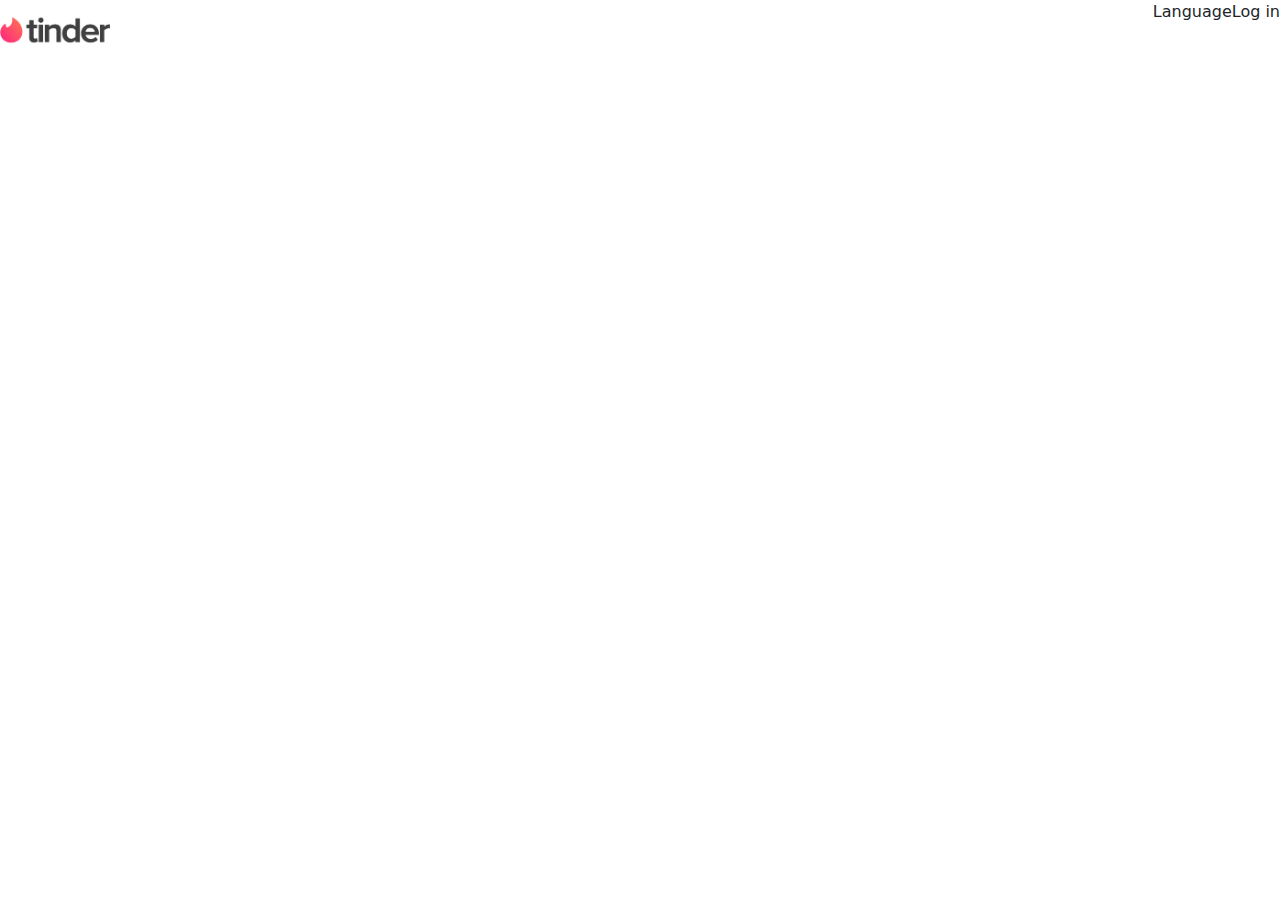
==== index.html @ 4c542243 "added logo" ====
<!DOCTYPE html>
<html lang="en">
  <head>
    <meta charset="UTF-8" />
    <meta name="viewport" content="width=device-width, initial-scale=1.0" />
    <title>Tinder|Dating app</title>
    <link
      href="https://cdn.jsdelivr.net/npm/bootstrap@5.3.3/dist/css/bootstrap.min.css"
      rel="stylesheet"
      integrity="sha384-QWTKZyjpPEjISv5WaRU9OFeRpok6YctnYmDr5pNlyT2bRjXh0JMhjY6hW+ALEwIH"
      crossorigin="anonymous"
    />
  </head>
  <body>
    <div class="d-flex gap-2 justify-content-between">
      <div>
        <p class="nav-element">
          <img src="imgs/logo.png" alt="logo" height="60px" width="110px" />
        </p>
      </div>
      <div class="d-flex">
        <p>Language</p>
        <p>Log in</p>
      </div>
    </div>
  </body>
</html>
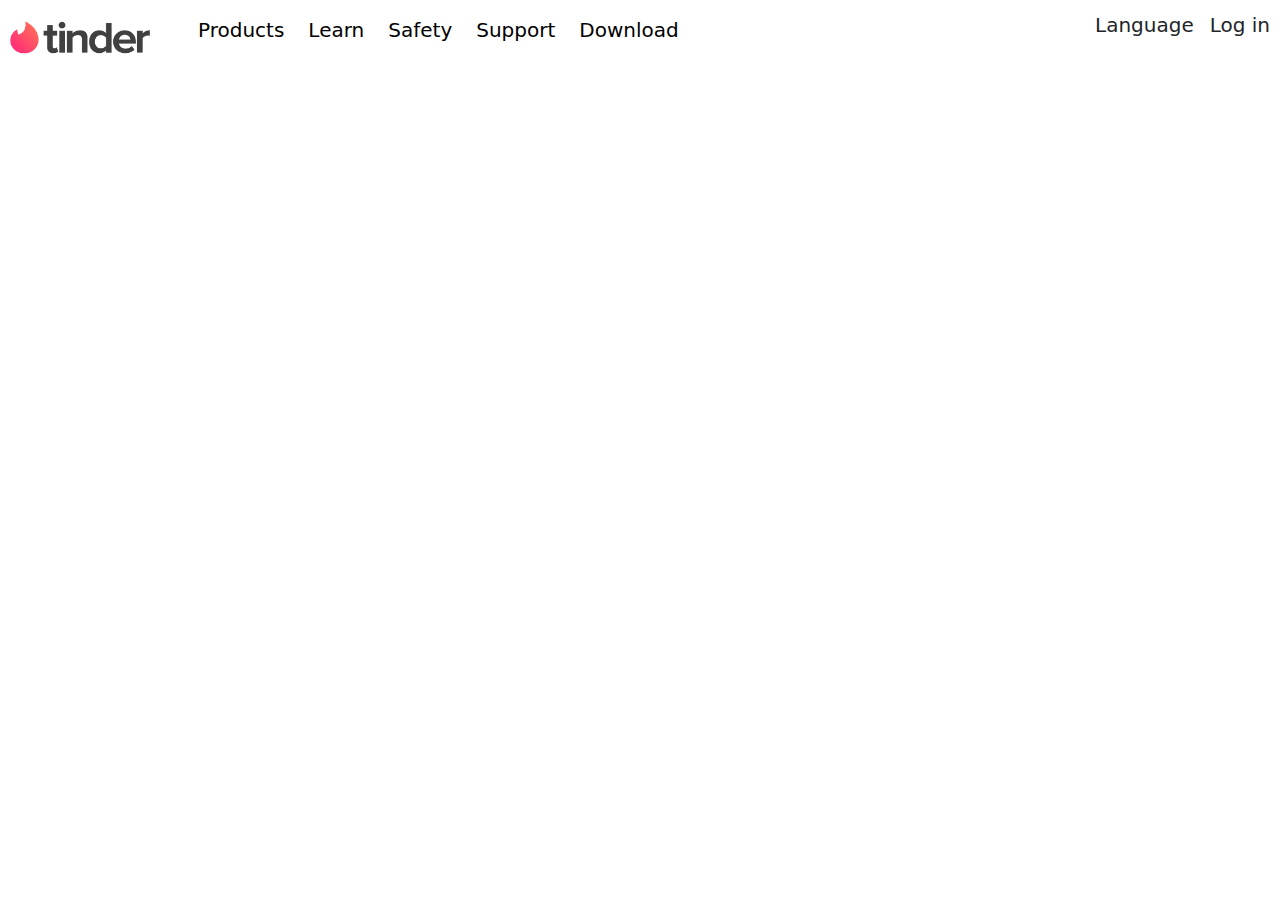
==== commit 2a901163: "left hand side done" ====
--- a/index.html
+++ b/index.html
@@ -12,13 +12,45 @@
     />
   </head>
   <body>
-    <div class="d-flex gap-2 justify-content-between">
-      <div>
+    <!-- Navbar -->
+    <div class="d-flex gap-2 justify-content-between" style="margin-left: 10px">
+      <div class="d-flex gap-4">
         <p class="nav-element">
-          <img src="imgs/logo.png" alt="logo" height="60px" width="110px" />
+          <img src="imgs/logo.png" alt="logo" height="75px" width="140px" />
         </p>
+        <a></a>
+        <a
+          href="#"
+          class="text-decoration-none fs-5"
+          style="margin-top: 15px; color: black"
+          >Products</a
+        >
+        <a
+          href="#"
+          class="text-decoration-none fs-5"
+          style="margin-top: 15px; color: black"
+          >Learn</a
+        >
+        <a
+          href="#"
+          class="text-decoration-none fs-5"
+          style="margin-top: 15px; color: black"
+          >Safety</a
+        >
+        <a
+          href="#"
+          class="text-decoration-none fs-5"
+          style="margin-top: 15px; color: black"
+          >Support</a
+        >
+        <a
+          href="#"
+          class="text-decoration-none fs-5"
+          style="margin-top: 15px; color: black"
+          >Download</a
+        >
       </div>
-      <div class="d-flex">
+      <div class="d-flex gap-3 fs-5" style="margin: 10px">
         <p>Language</p>
         <p>Log in</p>
       </div>
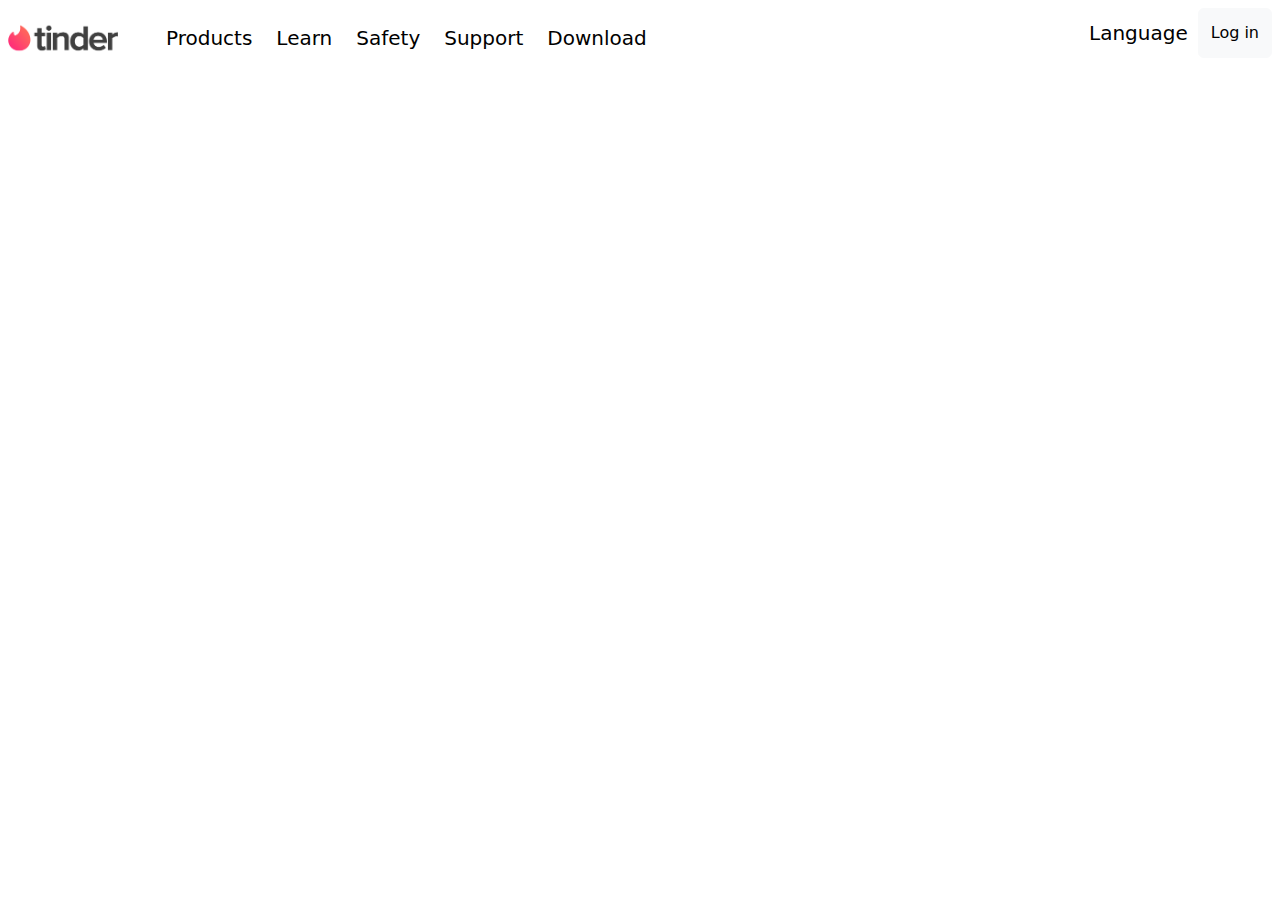
==== commit 7a85ede8: "navbar done" ====
--- a/index.html
+++ b/index.html
@@ -13,10 +13,10 @@
   </head>
   <body>
     <!-- Navbar -->
-    <div class="d-flex gap-2 justify-content-between" style="margin-left: 10px">
+    <div class="d-flex gap-2 justify-content-between p-2">
       <div class="d-flex gap-4">
         <p class="nav-element">
-          <img src="imgs/logo.png" alt="logo" height="75px" width="140px" />
+          <img src="imgs/logo.png" alt="logo" height="60px" width="110px" />
         </p>
         <a></a>
         <a
@@ -50,9 +50,16 @@
           >Download</a
         >
       </div>
-      <div class="d-flex gap-3 fs-5" style="margin: 10px">
-        <p>Language</p>
-        <p>Log in</p>
+      <div class="d-flex flex-row justify-content-end">
+        <a
+          href="#"
+          class="text-decoration-none d-flex fs-5"
+          style="margin: 10px; color: black"
+          >Language</a
+        >
+        <button class="btn btn-light" style="height: 50px" type="button">
+          Log in
+        </button>
       </div>
     </div>
   </body>
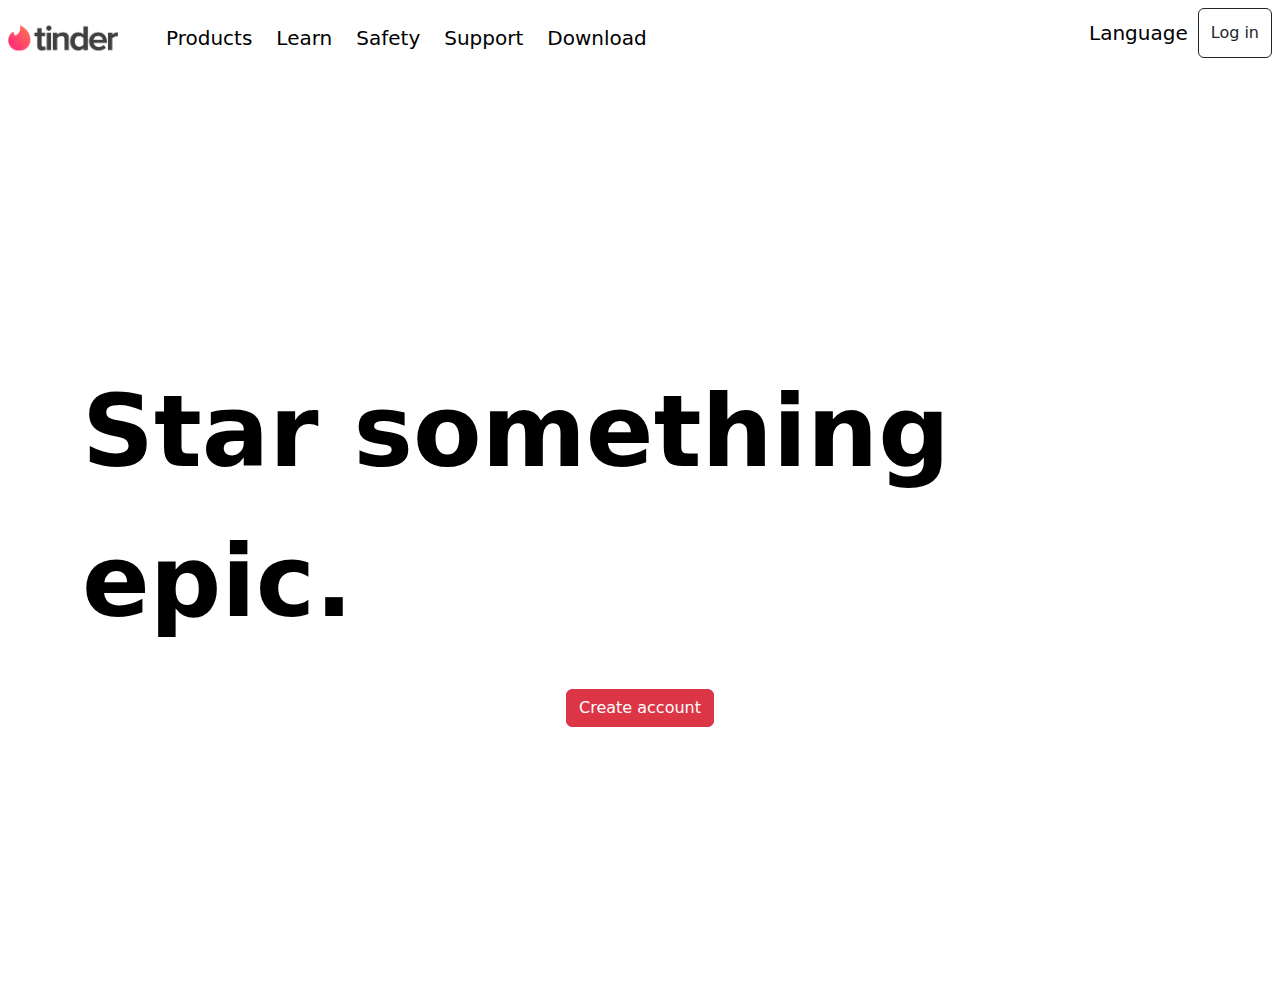
==== commit d17bc465: "main section done" ====
--- a/index.html
+++ b/index.html
@@ -57,10 +57,19 @@
           style="margin: 10px; color: black"
           >Language</a
         >
-        <button class="btn btn-light" style="height: 50px" type="button">
+        <button class="btn btn-outline-dark" style="height: 50px" type="button">
           Log in
         </button>
       </div>
     </div>
+    <!-- Main -->
+    <div
+      class="container d-flex flex-column gap-3 justify-content-center align-items-center vh-100"
+    >
+      <p class="fw-bold" style="font-size: 100px; color: black">
+        Star something epic.
+      </p>
+      <button class="btn btn-danger">Create account</button>
+    </div>
   </body>
 </html>
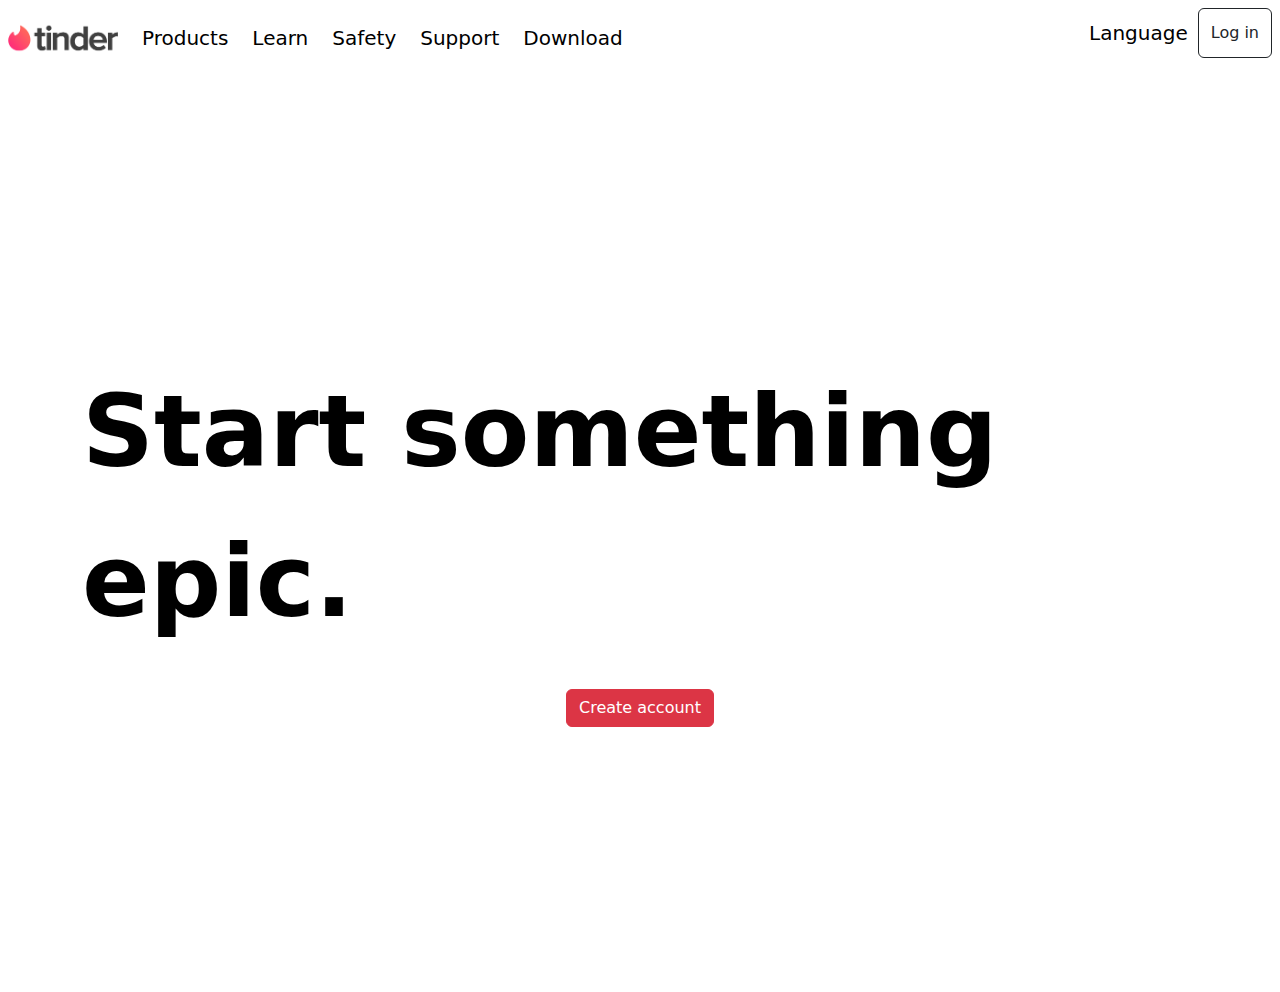
==== commit b3cf8c83: "correction done" ====
--- a/index.html
+++ b/index.html
@@ -18,7 +18,6 @@
         <p class="nav-element">
           <img src="imgs/logo.png" alt="logo" height="60px" width="110px" />
         </p>
-        <a></a>
         <a
           href="#"
           class="text-decoration-none fs-5"
@@ -67,9 +66,11 @@
       class="container d-flex flex-column gap-3 justify-content-center align-items-center vh-100"
     >
       <p class="fw-bold" style="font-size: 100px; color: black">
-        Star something epic.
+        Start something epic.
       </p>
-      <button class="btn btn-danger">Create account</button>
+      <a href="subscription.html">
+        <button class="btn btn-danger">Create account</button>
+      </a>
     </div>
   </body>
 </html>
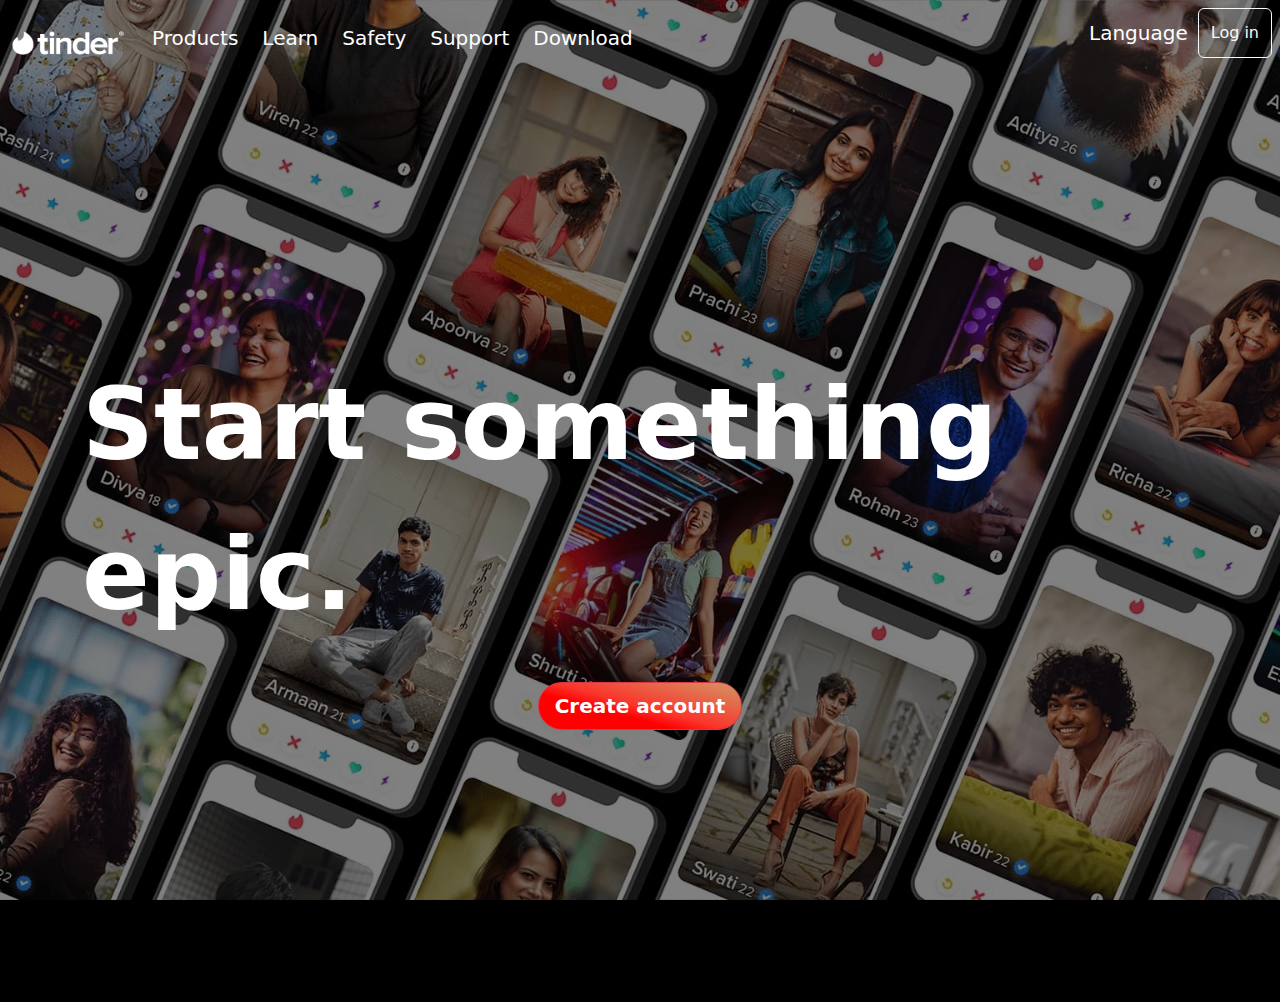
==== commit 19e441a8: "added background image" ====
--- a/index.html
+++ b/index.html
@@ -4,6 +4,7 @@
     <meta charset="UTF-8" />
     <meta name="viewport" content="width=device-width, initial-scale=1.0" />
     <title>Tinder|Dating app</title>
+    <link rel="stylesheet" href="style.css" />
     <link
       href="https://cdn.jsdelivr.net/npm/bootstrap@5.3.3/dist/css/bootstrap.min.css"
       rel="stylesheet"
@@ -11,41 +12,41 @@
       crossorigin="anonymous"
     />
   </head>
-  <body>
+  <body class="low-opacity-bg-image">
     <!-- Navbar -->
     <div class="d-flex gap-2 justify-content-between p-2">
       <div class="d-flex gap-4">
         <p class="nav-element">
-          <img src="imgs/logo.png" alt="logo" height="60px" width="110px" />
+          <img src="imgs/logo-3.png" alt="logo" height="70px" width="120px" />
         </p>
         <a
           href="#"
           class="text-decoration-none fs-5"
-          style="margin-top: 15px; color: black"
+          style="margin-top: 15px; color: white"
           >Products</a
         >
         <a
           href="#"
           class="text-decoration-none fs-5"
-          style="margin-top: 15px; color: black"
+          style="margin-top: 15px; color: white"
           >Learn</a
         >
         <a
           href="#"
           class="text-decoration-none fs-5"
-          style="margin-top: 15px; color: black"
+          style="margin-top: 15px; color: white"
           >Safety</a
         >
         <a
           href="#"
           class="text-decoration-none fs-5"
-          style="margin-top: 15px; color: black"
+          style="margin-top: 15px; color: white"
           >Support</a
         >
         <a
           href="#"
           class="text-decoration-none fs-5"
-          style="margin-top: 15px; color: black"
+          style="margin-top: 15px; color: white"
           >Download</a
         >
       </div>
@@ -53,10 +54,14 @@
         <a
           href="#"
           class="text-decoration-none d-flex fs-5"
-          style="margin: 10px; color: black"
+          style="margin: 10px; color: white"
           >Language</a
         >
-        <button class="btn btn-outline-dark" style="height: 50px" type="button">
+        <button
+          class="btn btn-outline-light"
+          style="height: 50px"
+          type="button"
+        >
           Log in
         </button>
       </div>
@@ -65,11 +70,24 @@
     <div
       class="container d-flex flex-column gap-3 justify-content-center align-items-center vh-100"
     >
-      <p class="fw-bold" style="font-size: 100px; color: black">
+      <p class="fw-bold" style="font-size: 100px; color: white">
         Start something epic.
       </p>
       <a href="subscription.html">
-        <button class="btn btn-danger">Create account</button>
+        <button
+          class="btn btn-danger rounded-pill btn-lg mb-4"
+          style="
+            background: rgb(255, 0, 0);
+            background: linear-gradient(
+              15deg,
+              rgba(255, 0, 0, 1) 36%,
+              rgba(250, 53, 43, 1) 50%,
+              rgba(213, 145, 99, 1) 97%
+            );
+          "
+        >
+          <b>Create account</b>
+        </button>
       </a>
     </div>
   </body>
--- a/style.css
+++ b/style.css
@@ -0,0 +1,26 @@
+.low-opacity-bg-image {
+  position: relative;
+  isolation: isolate;
+}
+
+.low-opacity-bg-image::after {
+  content: "";
+  position: absolute;
+  z-index: -1;
+  inset: 0;
+  background: black;
+  opacity: 0.5;
+
+  background-image: url(imgs/background.png);
+  background-size: cover;
+  background-position: center;
+  background-attachment: fixed;
+}
+
+.low-opacity-bg-image::before {
+  content: "";
+  position: absolute;
+  z-index: -1;
+  inset: 0;
+  background: black;
+}
